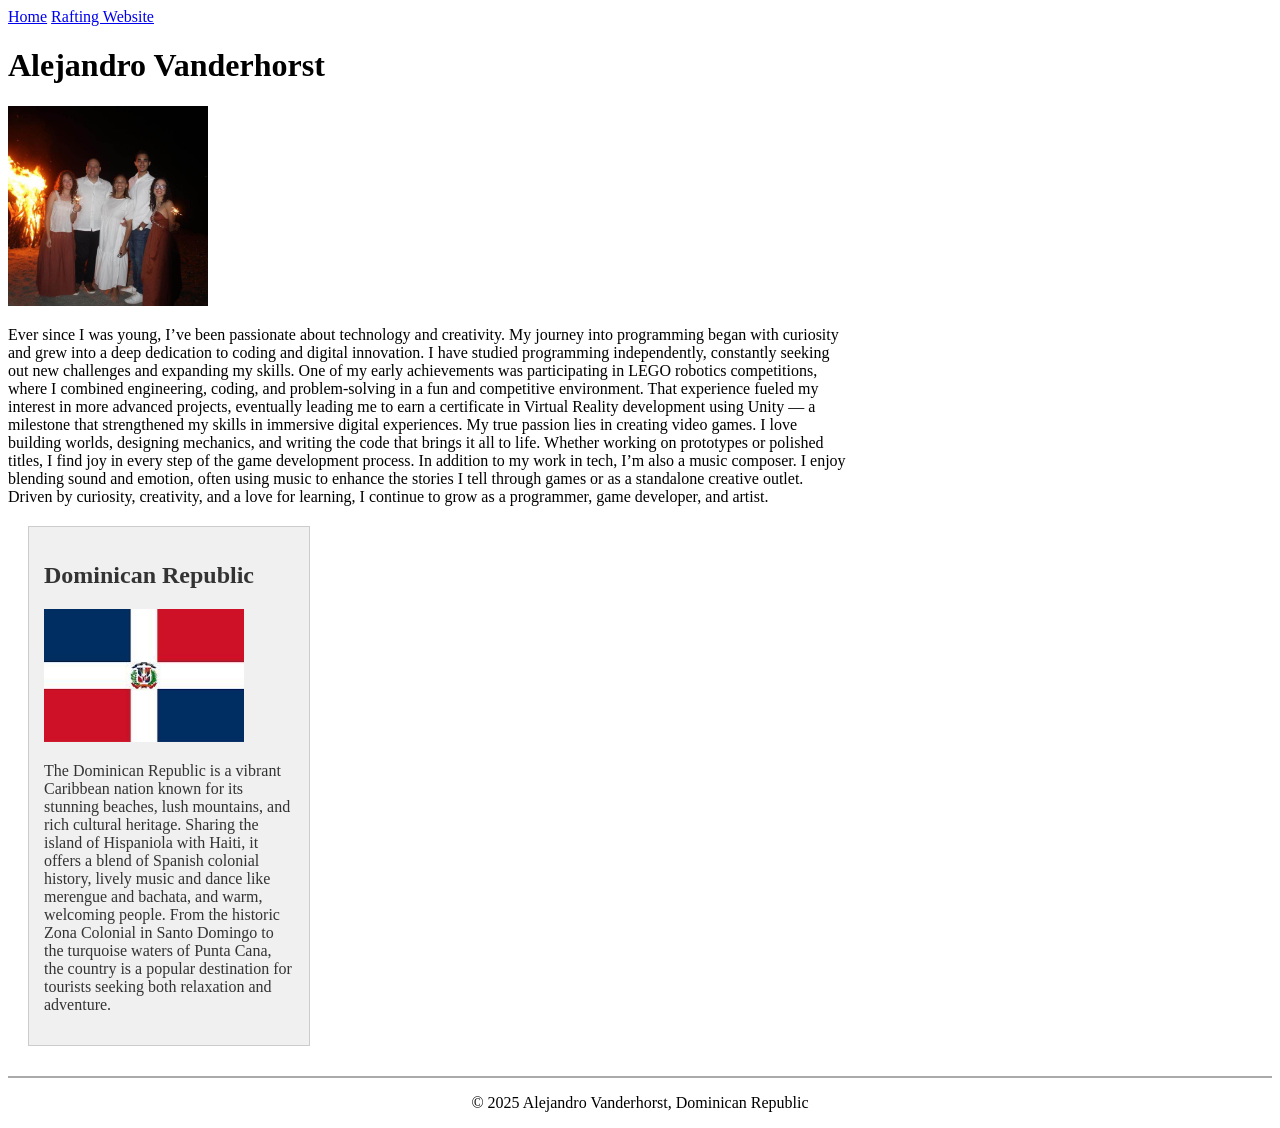
==== index.html @ 66fcb729 "added a better picture" ====
<!DOCTYPE html>
<html lang="en">
<head>
    <meta charset="UTF-8">
    <meta name="viewport" content="width=device-width, initial-scale=1.0">
    <title>Alejandro Vanderhorst||WDD 130</title>
    <meta name="description" content="Discover fresh insights, helpful tips, and engaging content tailored to your interests. Explore now and find something new every day!">
    <meta name="author" content="Alejandro">
    <link rel="stylesheet" href="styles.css">
</head>
<body>
    <header>
        <nav>
            <a href="#">Home</a>
            <a href="wwr">Rafting Website</a>
        </nav>
    </header>
    <main>
        <h1>
            Alejandro Vanderhorst
        </h1>
        <img src="images/profile.jpg" alt="A photo of Alejandro" width="200" >
        <p>Ever since I was young, I’ve been passionate about technology and creativity. My journey into programming began with curiosity and grew into a deep dedication to coding and digital innovation. I have studied programming independently, constantly seeking out new challenges and expanding my skills.

One of my early achievements was participating in LEGO robotics competitions, where I combined engineering, coding, and problem-solving in a fun and competitive environment. That experience fueled my interest in more advanced projects, eventually leading me to earn a certificate in Virtual Reality development using Unity — a milestone that strengthened my skills in immersive digital experiences.

My true passion lies in creating video games. I love building worlds, designing mechanics, and writing the code that brings it all to life. Whether working on prototypes or polished titles, I find joy in every step of the game development process.

In addition to my work in tech, I’m also a music composer. I enjoy blending sound and emotion, often using music to enhance the stories I tell through games or as a standalone creative outlet.

Driven by curiosity, creativity, and a love for learning, I continue to grow as a programmer, game developer, and artist.</p>
    </main>
    <aside>
        <h2>Dominican Republic</h2>
        <img src="images/dom_flag.jpg" alt="Dominican Republic Flag">
        <p>The Dominican Republic is a vibrant Caribbean nation known for its stunning beaches, lush mountains, and rich cultural heritage. Sharing the island of Hispaniola with Haiti, it offers a blend of Spanish colonial history, lively music and dance like merengue and bachata, and warm, welcoming people. From the historic Zona Colonial in Santo Domingo to the turquoise waters of Punta Cana, the country is a popular destination for tourists seeking both relaxation and adventure.</p>
    </aside>
    <footer>
        <p>© 2025 Alejandro Vanderhorst, Dominican Republic</p>
    </footer>
</body>
</html>
---- styles.css ----
main{
    max-width: 840px;
}
aside {
  width: 250px;
  margin: 20px;
  border: 1px solid #ccc;
  padding: 15px;
  background-color: #f0f0f0; /* Light background */
  color: #333;               /* Dark text for contrast */
}
aside img {
  width: 200px;
  height: auto;
}
p {
  padding: 0;
}
footer {
  margin-top: 30px;
  border-top: 2px solid #aaa;
  text-align: center;
}
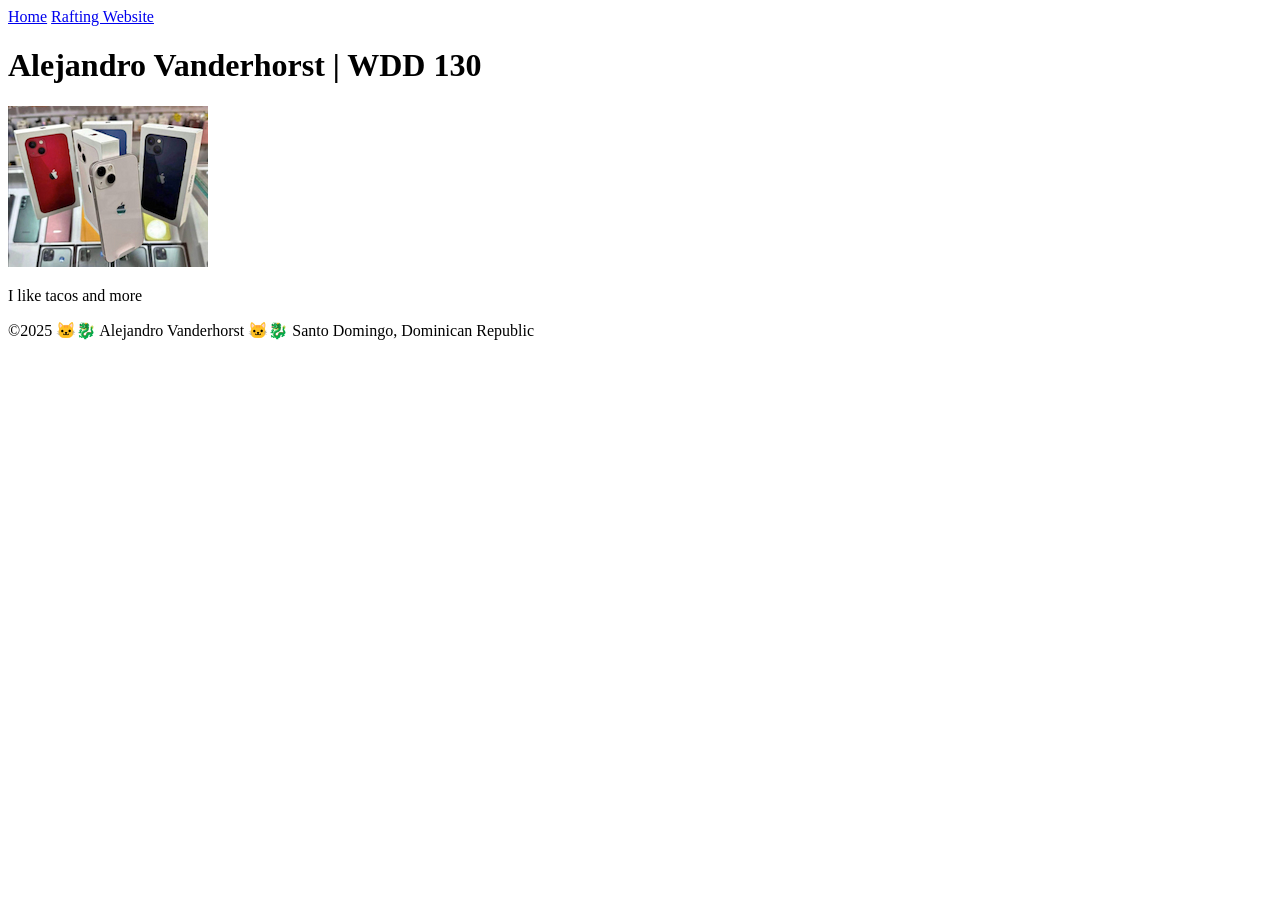
==== commit 6b192210: "test" ====
--- a/index.html
+++ b/index.html
@@ -3,40 +3,21 @@
 <head>
     <meta charset="UTF-8">
     <meta name="viewport" content="width=device-width, initial-scale=1.0">
-    <title>Alejandro Vanderhorst||WDD 130</title>
-    <meta name="description" content="Discover fresh insights, helpful tips, and engaging content tailored to your interests. Explore now and find something new every day!">
-    <meta name="author" content="Alejandro">
-    <link rel="stylesheet" href="styles.css">
+    <title>Alejandro Vanderhorst|WDD 130</title>
 </head>
 <body>
     <header>
         <nav>
             <a href="#">Home</a>
-            <a href="wwr">Rafting Website</a>
+            <a href="wwr/">Rafting Website</a>
         </nav>
     </header>
     <main>
-        <h1>
-            Alejandro Vanderhorst
-        </h1>
-        <img src="images/profile.jpg" alt="A photo of Alejandro" width="200" >
-        <p>Ever since I was young, I’ve been passionate about technology and creativity. My journey into programming began with curiosity and grew into a deep dedication to coding and digital innovation. I have studied programming independently, constantly seeking out new challenges and expanding my skills.
-
-One of my early achievements was participating in LEGO robotics competitions, where I combined engineering, coding, and problem-solving in a fun and competitive environment. That experience fueled my interest in more advanced projects, eventually leading me to earn a certificate in Virtual Reality development using Unity — a milestone that strengthened my skills in immersive digital experiences.
-
-My true passion lies in creating video games. I love building worlds, designing mechanics, and writing the code that brings it all to life. Whether working on prototypes or polished titles, I find joy in every step of the game development process.
-
-In addition to my work in tech, I’m also a music composer. I enjoy blending sound and emotion, often using music to enhance the stories I tell through games or as a standalone creative outlet.
-
-Driven by curiosity, creativity, and a love for learning, I continue to grow as a programmer, game developer, and artist.</p>
+        <h1>Alejandro Vanderhorst | WDD 130</h1>
+        <img src="images/profile.jpg" alt="Alejandro Vanderhorst" width="200">
+        <p>I like tacos and more</p>
+        <p>©2025 🐱‍🐉 Alejandro Vanderhorst 🐱‍🐉 Santo Domingo, Dominican Republic</p>
     </main>
-    <aside>
-        <h2>Dominican Republic</h2>
-        <img src="images/dom_flag.jpg" alt="Dominican Republic Flag">
-        <p>The Dominican Republic is a vibrant Caribbean nation known for its stunning beaches, lush mountains, and rich cultural heritage. Sharing the island of Hispaniola with Haiti, it offers a blend of Spanish colonial history, lively music and dance like merengue and bachata, and warm, welcoming people. From the historic Zona Colonial in Santo Domingo to the turquoise waters of Punta Cana, the country is a popular destination for tourists seeking both relaxation and adventure.</p>
-    </aside>
-    <footer>
-        <p>© 2025 Alejandro Vanderhorst, Dominican Republic</p>
-    </footer>
+    <footer></footer>
 </body>
 </html>
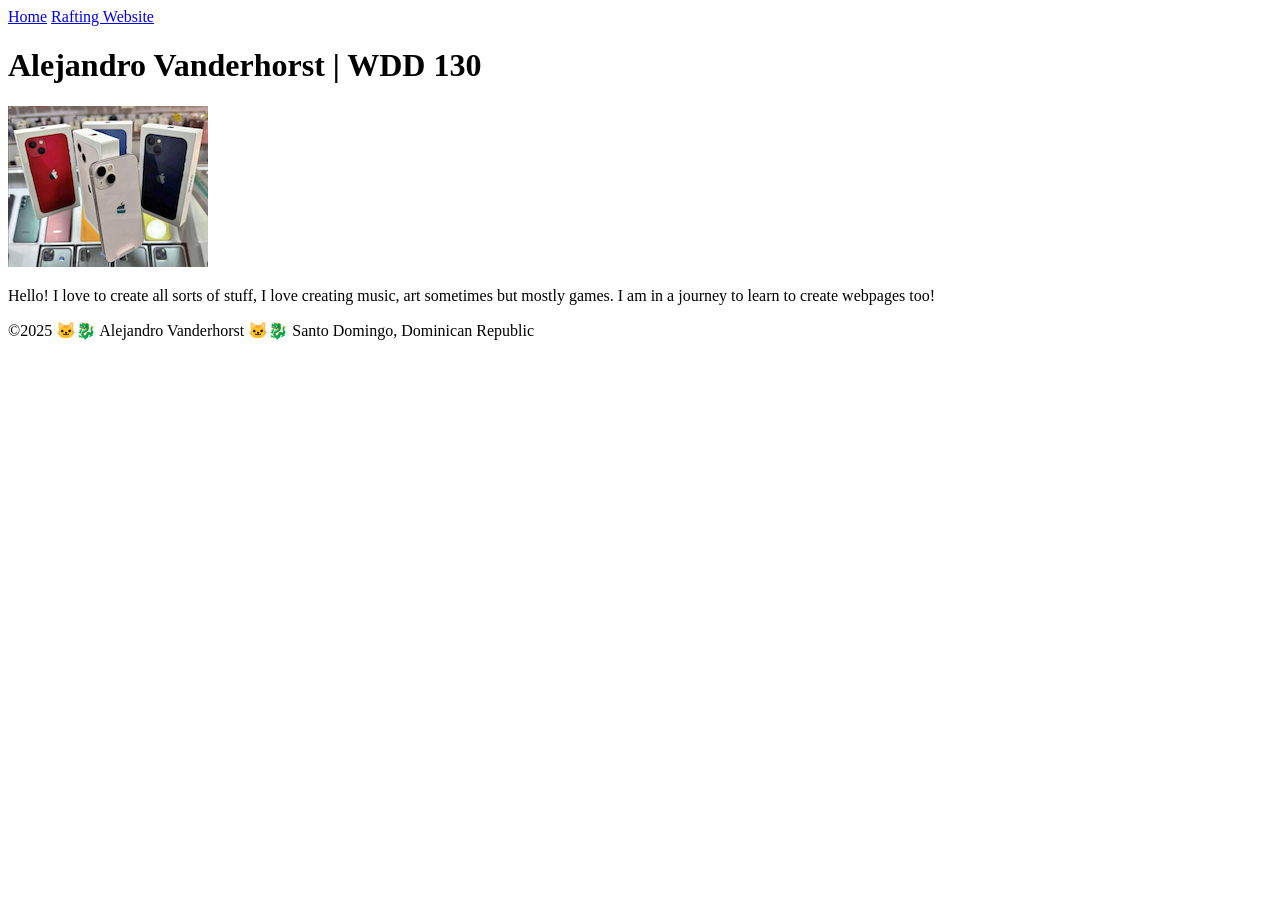
==== commit 2af6eff3: "added more about myself" ====
--- a/index.html
+++ b/index.html
@@ -15,7 +15,7 @@
     <main>
         <h1>Alejandro Vanderhorst | WDD 130</h1>
         <img src="images/profile.jpg" alt="Alejandro Vanderhorst" width="200">
-        <p>I like tacos and more</p>
+        <p>Hello! I love to create all sorts of stuff, I love creating music, art sometimes but mostly games. I am in a journey to learn to create webpages too!</p>
         <p>©2025 🐱‍🐉 Alejandro Vanderhorst 🐱‍🐉 Santo Domingo, Dominican Republic</p>
     </main>
     <footer></footer>
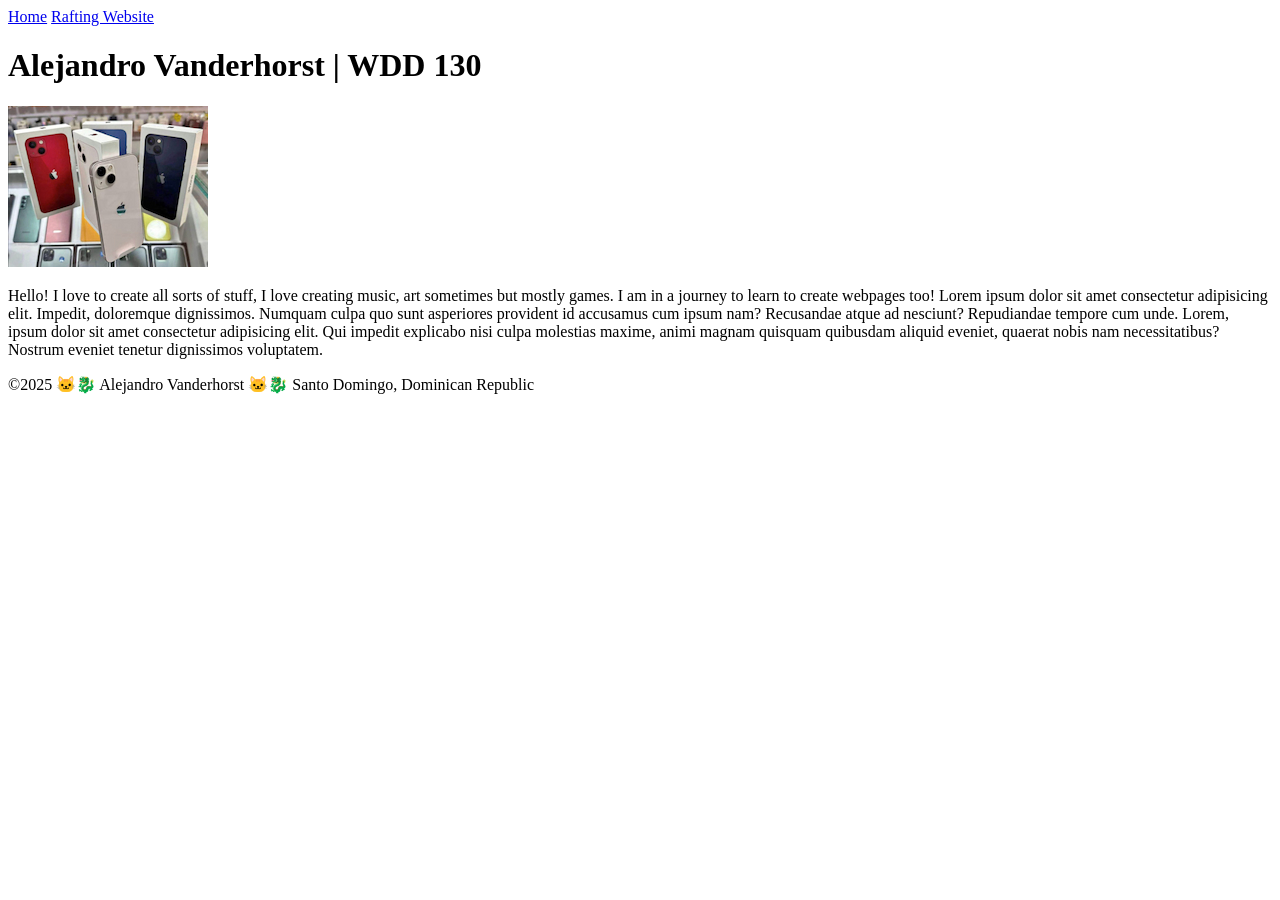
==== commit 216ad134: "added more text" ====
--- a/index.html
+++ b/index.html
@@ -15,7 +15,7 @@
     <main>
         <h1>Alejandro Vanderhorst | WDD 130</h1>
         <img src="images/profile.jpg" alt="Alejandro Vanderhorst" width="200">
-        <p>Hello! I love to create all sorts of stuff, I love creating music, art sometimes but mostly games. I am in a journey to learn to create webpages too!</p>
+        <p>Hello! I love to create all sorts of stuff, I love creating music, art sometimes but mostly games. I am in a journey to learn to create webpages too! Lorem ipsum dolor sit amet consectetur adipisicing elit. Impedit, doloremque dignissimos. Numquam culpa quo sunt asperiores provident id accusamus cum ipsum nam? Recusandae atque ad nesciunt? Repudiandae tempore cum unde. Lorem, ipsum dolor sit amet consectetur adipisicing elit. Qui impedit explicabo nisi culpa molestias maxime, animi magnam quisquam quibusdam aliquid eveniet, quaerat nobis nam necessitatibus? Nostrum eveniet tenetur dignissimos voluptatem.</p>
         <p>©2025 🐱‍🐉 Alejandro Vanderhorst 🐱‍🐉 Santo Domingo, Dominican Republic</p>
     </main>
     <footer></footer>
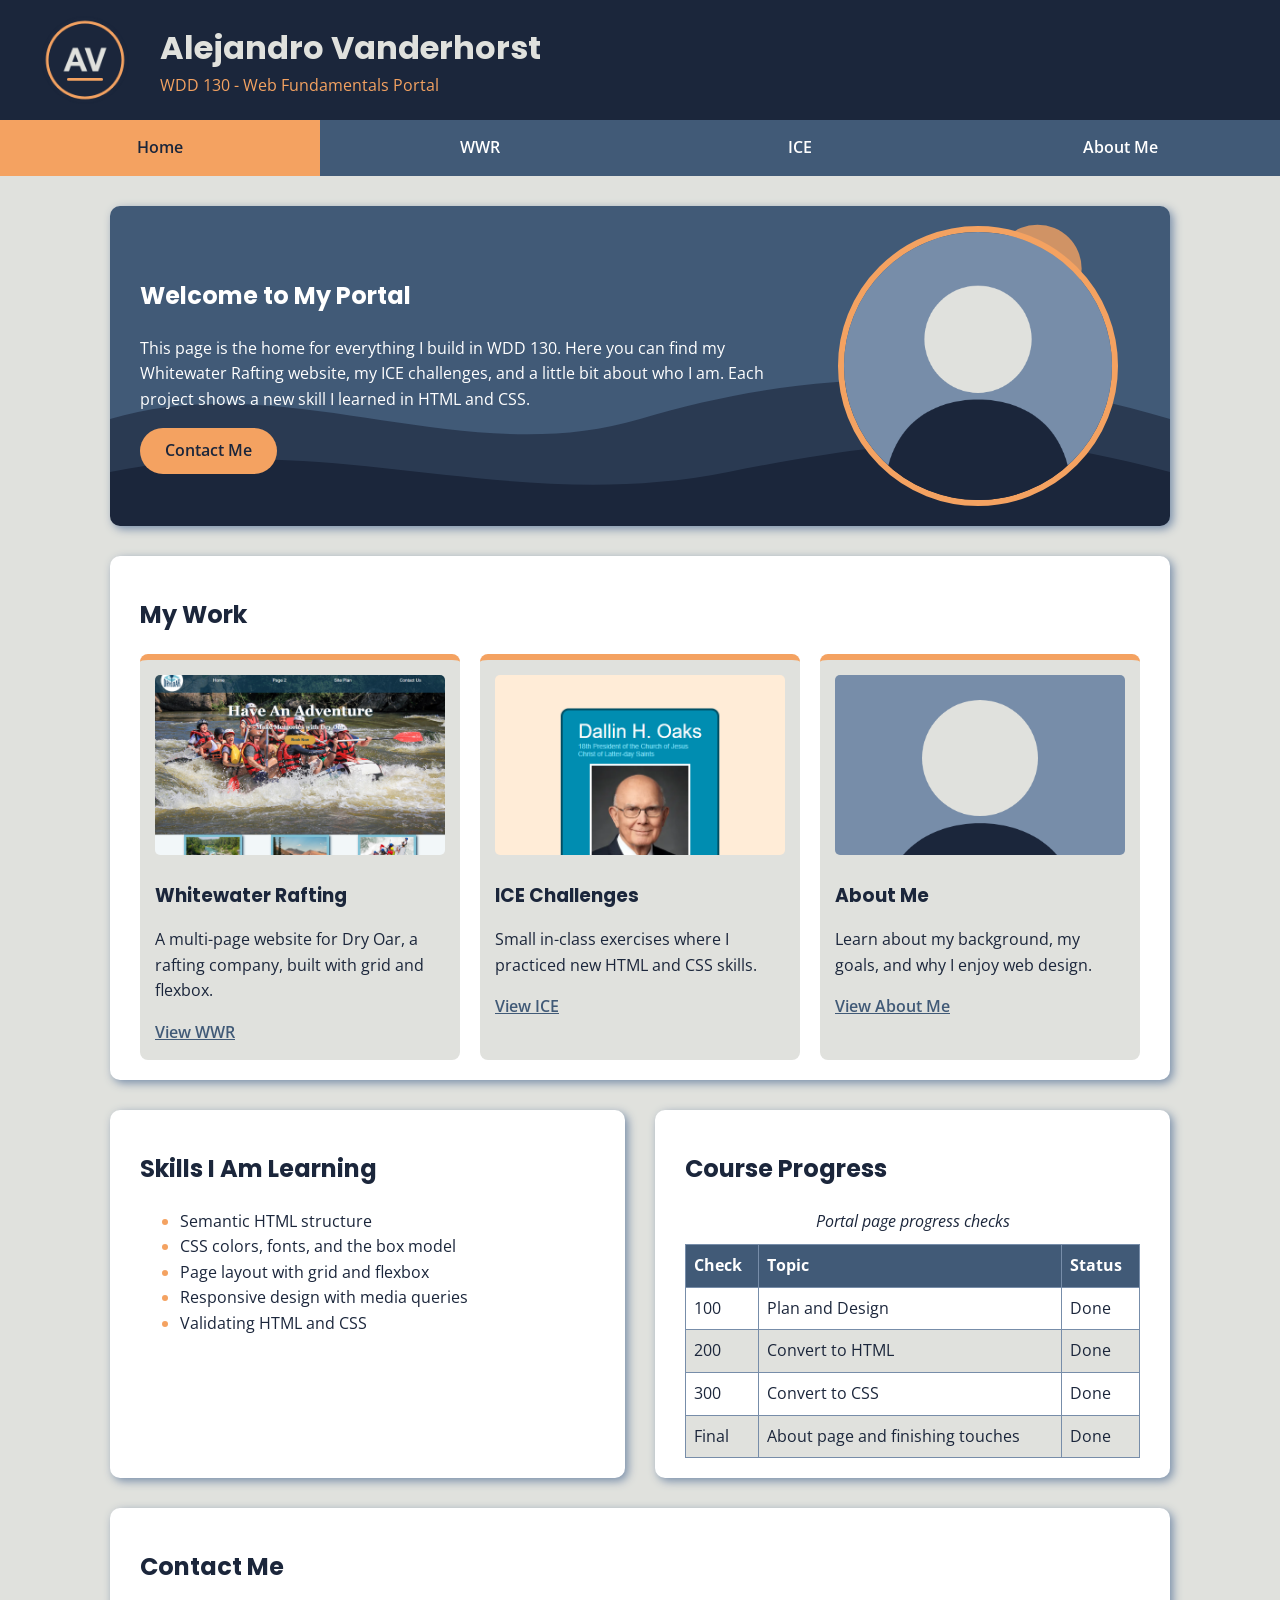
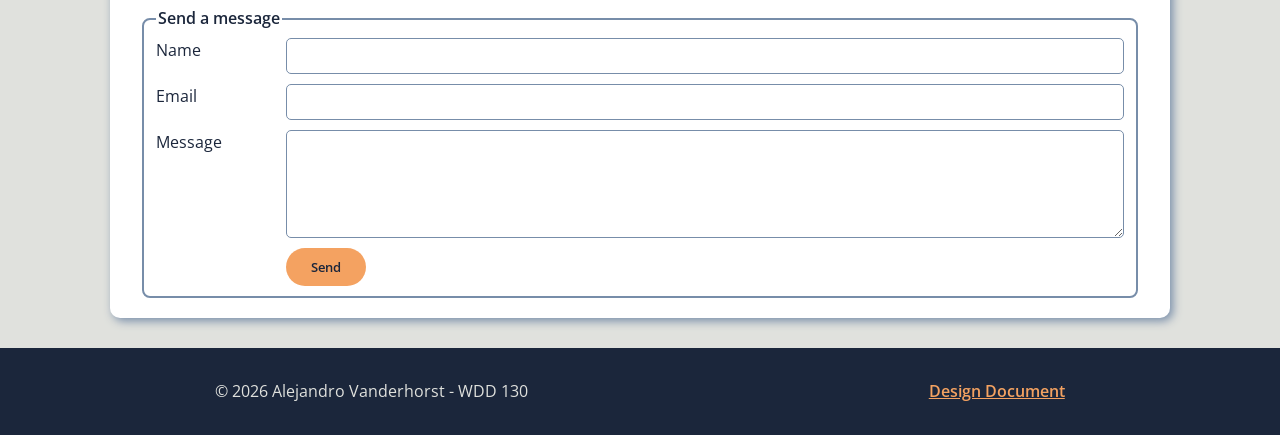
==== commit f376ac0e: "Finished multiple assignments due" ====
--- a/index.html
+++ b/index.html
@@ -3,21 +3,127 @@
 <head>
     <meta charset="UTF-8">
     <meta name="viewport" content="width=device-width, initial-scale=1.0">
-    <title>Alejandro Vanderhorst|WDD 130</title>
+    <meta name="description" content="WDD 130 portal page for Alejandro Vanderhorst">
+    <title>Alejandro Vanderhorst | WDD 130 Portal</title>
+    <link rel="preconnect" href="https://fonts.googleapis.com">
+    <link rel="preconnect" href="https://fonts.gstatic.com" crossorigin>
+    <link href="https://fonts.googleapis.com/css2?family=Open+Sans:wght@400;600&family=Poppins:wght@600;700&display=swap" rel="stylesheet">
+    <link rel="stylesheet" href="styles/style.css">
 </head>
 <body>
     <header>
-        <nav>
-            <a href="#">Home</a>
-            <a href="wwr/">Rafting Website</a>
-        </nav>
+        <a href="index.html"><img class="logo" src="images/logo.png" alt="AV logo"></a>
+        <div>
+            <h1>Alejandro Vanderhorst</h1>
+            <p>WDD 130 - Web Fundamentals Portal</p>
+        </div>
     </header>
+    <nav>
+        <a class="active" href="index.html">Home</a>
+        <a href="wwr/index.html">WWR</a>
+        <a href="ice.html">ICE</a>
+        <a href="about.html">About Me</a>
+    </nav>
     <main>
-        <h1>Alejandro Vanderhorst | WDD 130</h1>
-        <img src="images/profile.jpg" alt="Alejandro Vanderhorst" width="200">
-        <p>Hello! I love to create all sorts of stuff, I love creating music, art sometimes but mostly games. I am in a journey to learn to create webpages too! Lorem ipsum dolor sit amet consectetur adipisicing elit. Impedit, doloremque dignissimos. Numquam culpa quo sunt asperiores provident id accusamus cum ipsum nam? Recusandae atque ad nesciunt? Repudiandae tempore cum unde. Lorem, ipsum dolor sit amet consectetur adipisicing elit. Qui impedit explicabo nisi culpa molestias maxime, animi magnam quisquam quibusdam aliquid eveniet, quaerat nobis nam necessitatibus? Nostrum eveniet tenetur dignissimos voluptatem.</p>
-        <p>©2025 🐱‍🐉 Alejandro Vanderhorst 🐱‍🐉 Santo Domingo, Dominican Republic</p>
+        <section class="hero">
+            <div>
+                <h2>Welcome to My Portal</h2>
+                <p>This page is the home for everything I build in WDD 130. Here you can find my Whitewater Rafting website, my ICE challenges, and a little bit about who I am. Each project shows a new skill I learned in HTML and CSS.</p>
+                <a class="button" href="#contact">Contact Me</a>
+            </div>
+            <img src="images/avatar.png" alt="Illustrated profile picture">
+        </section>
+
+        <section class="projects">
+            <h2>My Work</h2>
+            <div class="cards">
+                <article class="card">
+                    <img src="images/wwr-preview.png" alt="Preview of the Dry Oar rafting website">
+                    <h3>Whitewater Rafting</h3>
+                    <p>A multi-page website for Dry Oar, a rafting company, built with grid and flexbox.</p>
+                    <a href="wwr/index.html">View WWR</a>
+                </article>
+                <article class="card">
+                    <img src="images/ice-preview.png" alt="Preview of the prophet card ICE challenge">
+                    <h3>ICE Challenges</h3>
+                    <p>Small in-class exercises where I practiced new HTML and CSS skills.</p>
+                    <a href="ice.html">View ICE</a>
+                </article>
+                <article class="card">
+                    <img src="images/avatar.png" alt="Illustrated profile picture">
+                    <h3>About Me</h3>
+                    <p>Learn about my background, my goals, and why I enjoy web design.</p>
+                    <a href="about.html">View About Me</a>
+                </article>
+            </div>
+        </section>
+
+        <section class="skills">
+            <h2>Skills I Am Learning</h2>
+            <ul>
+                <li>Semantic HTML structure</li>
+                <li>CSS colors, fonts, and the box model</li>
+                <li>Page layout with grid and flexbox</li>
+                <li>Responsive design with media queries</li>
+                <li>Validating HTML and CSS</li>
+            </ul>
+        </section>
+
+        <section class="schedule">
+            <h2>Course Progress</h2>
+            <table>
+                <caption>Portal page progress checks</caption>
+                <thead>
+                    <tr>
+                        <th>Check</th>
+                        <th>Topic</th>
+                        <th>Status</th>
+                    </tr>
+                </thead>
+                <tbody>
+                    <tr>
+                        <td>100</td>
+                        <td>Plan and Design</td>
+                        <td>Done</td>
+                    </tr>
+                    <tr>
+                        <td>200</td>
+                        <td>Convert to HTML</td>
+                        <td>Done</td>
+                    </tr>
+                    <tr>
+                        <td>300</td>
+                        <td>Convert to CSS</td>
+                        <td>Done</td>
+                    </tr>
+                    <tr>
+                        <td>Final</td>
+                        <td>About page and finishing touches</td>
+                        <td>Done</td>
+                    </tr>
+                </tbody>
+            </table>
+        </section>
+
+        <section id="contact" class="contact">
+            <h2>Contact Me</h2>
+            <form action="#" method="post">
+                <fieldset>
+                    <legend>Send a message</legend>
+                    <label for="name">Name</label>
+                    <input type="text" id="name" name="name" required>
+                    <label for="email">Email</label>
+                    <input type="email" id="email" name="email" required>
+                    <label for="message">Message</label>
+                    <textarea id="message" name="message" rows="5"></textarea>
+                    <input type="submit" value="Send">
+                </fieldset>
+            </form>
+        </section>
     </main>
-    <footer></footer>
+    <footer>
+        <p>&copy; 2026 Alejandro Vanderhorst - WDD 130</p>
+        <p><a href="design.html">Design Document</a></p>
+    </footer>
 </body>
-</html>+</html>
--- a/styles/style.css
+++ b/styles/style.css
@@ -0,0 +1,280 @@
+:root {
+    --navy: #1B263B;
+    --steel: #415A77;
+    --slate: #778DA9;
+    --light: #E0E1DD;
+    --orange: #F4A261;
+    --heading-font: Poppins, Arial, sans-serif;
+    --body-font: "Open Sans", Arial, sans-serif;
+}
+
+* {
+    box-sizing: border-box;
+}
+
+body {
+    margin: 0;
+    font-family: var(--body-font);
+    color: var(--navy);
+    background-color: var(--light);
+    line-height: 1.6;
+}
+
+h1, h2, h3 {
+    font-family: var(--heading-font);
+}
+
+img {
+    max-width: 100%;
+}
+
+/* Header */
+header {
+    display: grid;
+    grid-template-columns: 100px 1fr;
+    align-items: center;
+    gap: 20px;
+    padding: 15px 40px;
+    background-color: var(--navy);
+    color: var(--light);
+}
+
+.logo {
+    width: 90px;
+    display: block;
+}
+
+header h1 {
+    margin: 0;
+}
+
+header p {
+    margin: 0;
+    color: var(--orange);
+}
+
+/* Nav */
+nav {
+    display: grid;
+    grid-template-columns: repeat(4, 1fr);
+    background-color: var(--steel);
+}
+
+nav a {
+    color: white;
+    text-align: center;
+    text-decoration: none;
+    font-weight: 600;
+    padding: 15px;
+    transition: background-color .3s;
+}
+
+nav a:hover, nav a.active {
+    background-color: var(--orange);
+    color: var(--navy);
+}
+
+/* Main */
+main {
+    display: grid;
+    grid-template-columns: 1fr 1fr;
+    gap: 30px;
+    max-width: 1100px;
+    margin: 30px auto;
+    padding: 0 20px;
+}
+
+main section {
+    background-color: white;
+    padding: 20px 30px;
+    border-radius: 10px;
+    box-shadow: 3px 3px 10px var(--slate);
+}
+
+.hero, .projects, .contact, .ice-list, .about-intro {
+    grid-column: 1/3;
+}
+
+.hero {
+    display: grid;
+    grid-template-columns: 2fr 1fr;
+    gap: 30px;
+    align-items: center;
+    color: white;
+    background-image: url("../images/hero-bg.svg");
+    background-size: cover;
+    background-position: center;
+}
+
+.hero img {
+    max-width: 280px;
+    justify-self: center;
+    border-radius: 50%;
+    border: 6px solid var(--orange);
+}
+
+.button, input[type="submit"] {
+    display: inline-block;
+    background-color: var(--orange);
+    color: var(--navy);
+    font-weight: 600;
+    text-decoration: none;
+    padding: 10px 25px;
+    border: none;
+    border-radius: 25px;
+    cursor: pointer;
+}
+
+.button:hover, input[type="submit"]:hover {
+    background-color: var(--light);
+}
+
+/* Project cards */
+.cards {
+    display: grid;
+    grid-template-columns: repeat(3, 1fr);
+    gap: 20px;
+}
+
+.card {
+    border-top: 6px solid var(--orange);
+    background-color: var(--light);
+    padding: 15px;
+    border-radius: 8px;
+    transition: transform .3s;
+}
+
+.card:hover {
+    transform: translateY(-5px);
+}
+
+.card img {
+    width: 100%;
+    height: 180px;
+    object-fit: cover;
+    object-position: center 30%;
+    border-radius: 5px;
+}
+
+.card h3 {
+    margin-bottom: 0;
+}
+
+.card a, footer a, .ice-item a {
+    color: var(--steel);
+    font-weight: 600;
+}
+
+/* List and table */
+.skills li::marker {
+    color: var(--orange);
+}
+
+table {
+    width: 100%;
+    border-collapse: collapse;
+}
+
+caption {
+    font-style: italic;
+    margin-bottom: 10px;
+}
+
+th {
+    background-color: var(--steel);
+    color: white;
+}
+
+th, td {
+    padding: 8px;
+    border: 1px solid var(--slate);
+    text-align: left;
+}
+
+tbody tr:nth-child(even) {
+    background-color: var(--light);
+}
+
+/* Form */
+fieldset {
+    display: grid;
+    grid-template-columns: 120px 1fr;
+    gap: 10px;
+    border: 2px solid var(--slate);
+    border-radius: 8px;
+}
+
+legend {
+    font-weight: 600;
+}
+
+input, textarea {
+    font-family: var(--body-font);
+    padding: 8px;
+    border: 1px solid var(--slate);
+    border-radius: 5px;
+}
+
+input[type="submit"] {
+    grid-column: 2/3;
+    justify-self: start;
+}
+
+/* ICE and About pages */
+.ice-item {
+    display: grid;
+    grid-template-columns: 200px 1fr;
+    gap: 20px;
+    align-items: start;
+    margin-bottom: 20px;
+}
+
+.ice-item img {
+    border-radius: 5px;
+}
+
+.about-intro {
+    display: grid;
+    grid-template-columns: 250px 1fr;
+    gap: 30px;
+    align-items: center;
+}
+
+.about-intro img {
+    border-radius: 50%;
+}
+
+/* Footer */
+footer {
+    display: flex;
+    justify-content: space-around;
+    background-color: var(--navy);
+    color: var(--light);
+    padding: 15px;
+}
+
+footer a {
+    color: var(--orange);
+}
+
+@media screen and (max-width: 800px) {
+    main, .hero, .cards, .about-intro, .ice-item {
+        grid-template-columns: 1fr;
+    }
+    .hero, .projects, .contact, .ice-list, .about-intro {
+        grid-column: auto;
+    }
+    nav {
+        grid-template-columns: 1fr 1fr;
+    }
+    fieldset {
+        grid-template-columns: 1fr;
+    }
+    input[type="submit"] {
+        grid-column: auto;
+    }
+    footer {
+        flex-direction: column;
+        text-align: center;
+    }
+}
